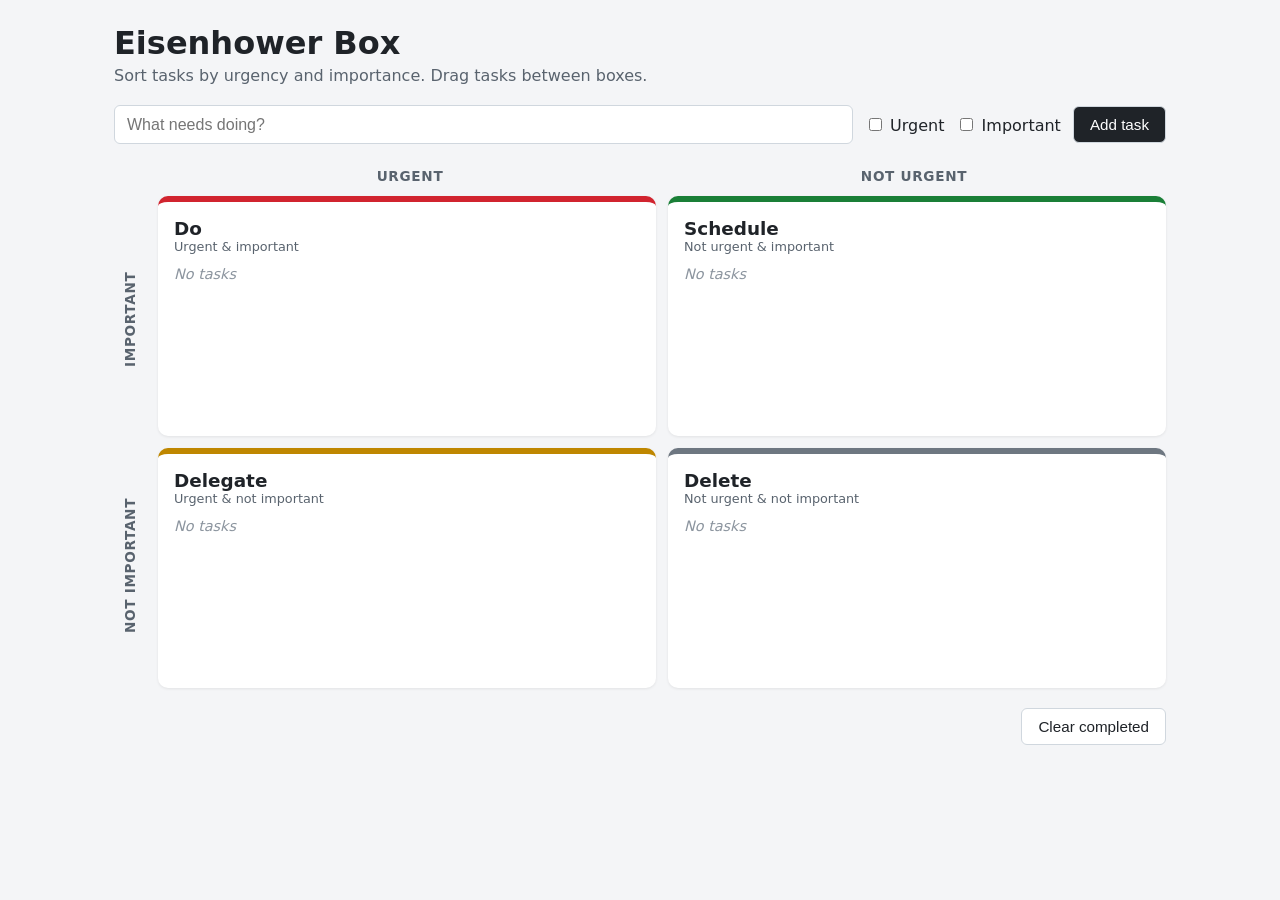
==== index.html @ ec0c3b1b "Add Eisenhower Box task prioritization app Static HTML/CSS/JS app with four quadrants (Do, Schedule," ====
<!DOCTYPE html>
<html lang="en">
<head>
  <meta charset="UTF-8" />
  <meta name="viewport" content="width=device-width, initial-scale=1.0" />
  <title>Eisenhower Box</title>
  <link rel="stylesheet" href="styles.css" />
</head>
<body>
  <header>
    <h1>Eisenhower Box</h1>
    <p class="subtitle">Sort tasks by urgency and importance. Drag tasks between boxes.</p>
  </header>

  <form id="task-form" autocomplete="off">
    <input id="task-input" type="text" placeholder="What needs doing?" required maxlength="200" />
    <label><input id="urgent-input" type="checkbox" /> Urgent</label>
    <label><input id="important-input" type="checkbox" /> Important</label>
    <button type="submit">Add task</button>
  </form>

  <main class="matrix">
    <div class="axis axis-top"><span>Urgent</span><span>Not urgent</span></div>
    <div class="axis axis-side"><span>Important</span><span>Not important</span></div>

    <section class="quadrant q1" data-quadrant="do">
      <h2>Do <small>Urgent &amp; important</small></h2>
      <ul class="task-list"></ul>
    </section>
    <section class="quadrant q2" data-quadrant="schedule">
      <h2>Schedule <small>Not urgent &amp; important</small></h2>
      <ul class="task-list"></ul>
    </section>
    <section class="quadrant q3" data-quadrant="delegate">
      <h2>Delegate <small>Urgent &amp; not important</small></h2>
      <ul class="task-list"></ul>
    </section>
    <section class="quadrant q4" data-quadrant="delete">
      <h2>Delete <small>Not urgent &amp; not important</small></h2>
      <ul class="task-list"></ul>
    </section>
  </main>

  <footer>
    <button id="clear-done" type="button">Clear completed</button>
  </footer>

  <script src="app.js"></script>
</body>
</html>
---- styles.css ----
* { box-sizing: border-box; }

body {
  margin: 0;
  padding: 1.5rem;
  font-family: system-ui, -apple-system, "Segoe UI", Roboto, sans-serif;
  background: #f4f5f7;
  color: #1f2328;
  max-width: 1100px;
  margin-inline: auto;
}

header h1 { margin: 0; }
.subtitle { margin: 0.25rem 0 1.25rem; color: #59636e; }

#task-form {
  display: flex;
  flex-wrap: wrap;
  gap: 0.75rem;
  align-items: center;
  margin-bottom: 1.5rem;
}
#task-input {
  flex: 1 1 260px;
  padding: 0.6rem 0.75rem;
  font-size: 1rem;
  border: 1px solid #d0d7de;
  border-radius: 6px;
}
button {
  padding: 0.55rem 1rem;
  font-size: 0.95rem;
  border: 1px solid #d0d7de;
  border-radius: 6px;
  background: #1f2328;
  color: #fff;
  cursor: pointer;
}
button:hover { opacity: 0.85; }

.matrix {
  display: grid;
  grid-template-columns: 2rem 1fr 1fr;
  grid-template-rows: auto 1fr 1fr;
  grid-template-areas:
    ".    top  top"
    "side q1   q2"
    "side q3   q4";
  gap: 0.75rem;
}
.axis { display: flex; font-weight: 600; color: #59636e; font-size: 0.85rem; text-transform: uppercase; letter-spacing: 0.05em; }
.axis span { flex: 1; text-align: center; }
.axis-top { grid-area: top; }
.axis-side { grid-area: side; flex-direction: column; }
.axis-side span { writing-mode: vertical-rl; transform: rotate(180deg); display: flex; align-items: center; justify-content: center; }

.quadrant {
  min-height: 240px;
  padding: 1rem;
  border-radius: 10px;
  background: #fff;
  border-top: 6px solid;
  box-shadow: 0 1px 3px rgba(0,0,0,0.08);
  transition: background 0.15s;
}
.quadrant.drag-over { background: #eef4ff; }
.q1 { grid-area: q1; border-color: #d1242f; }
.q2 { grid-area: q2; border-color: #1a7f37; }
.q3 { grid-area: q3; border-color: #bf8700; }
.q4 { grid-area: q4; border-color: #6e7781; }

.quadrant h2 { margin: 0 0 0.75rem; font-size: 1.15rem; }
.quadrant h2 small { display: block; font-weight: 400; font-size: 0.8rem; color: #59636e; }

.task-list { list-style: none; margin: 0; padding: 0; display: flex; flex-direction: column; gap: 0.4rem; }
.task {
  display: flex;
  align-items: center;
  gap: 0.5rem;
  padding: 0.5rem 0.6rem;
  background: #f6f8fa;
  border: 1px solid #e5e8eb;
  border-radius: 6px;
  cursor: grab;
}
.task.dragging { opacity: 0.4; }
.task .text { flex: 1; word-break: break-word; }
.task.done .text { text-decoration: line-through; color: #8c959f; }
.task .delete {
  background: none;
  color: #8c959f;
  border: none;
  padding: 0 0.25rem;
  font-size: 1.1rem;
  line-height: 1;
}
.task .delete:hover { color: #d1242f; }
.empty { color: #8c959f; font-style: italic; font-size: 0.9rem; }

footer { margin-top: 1.25rem; text-align: right; }
#clear-done { background: #fff; color: #1f2328; }

@media (max-width: 640px) {
  .matrix {
    grid-template-columns: 1fr;
    grid-template-areas: "q1" "q2" "q3" "q4";
  }
  .axis { display: none; }
}
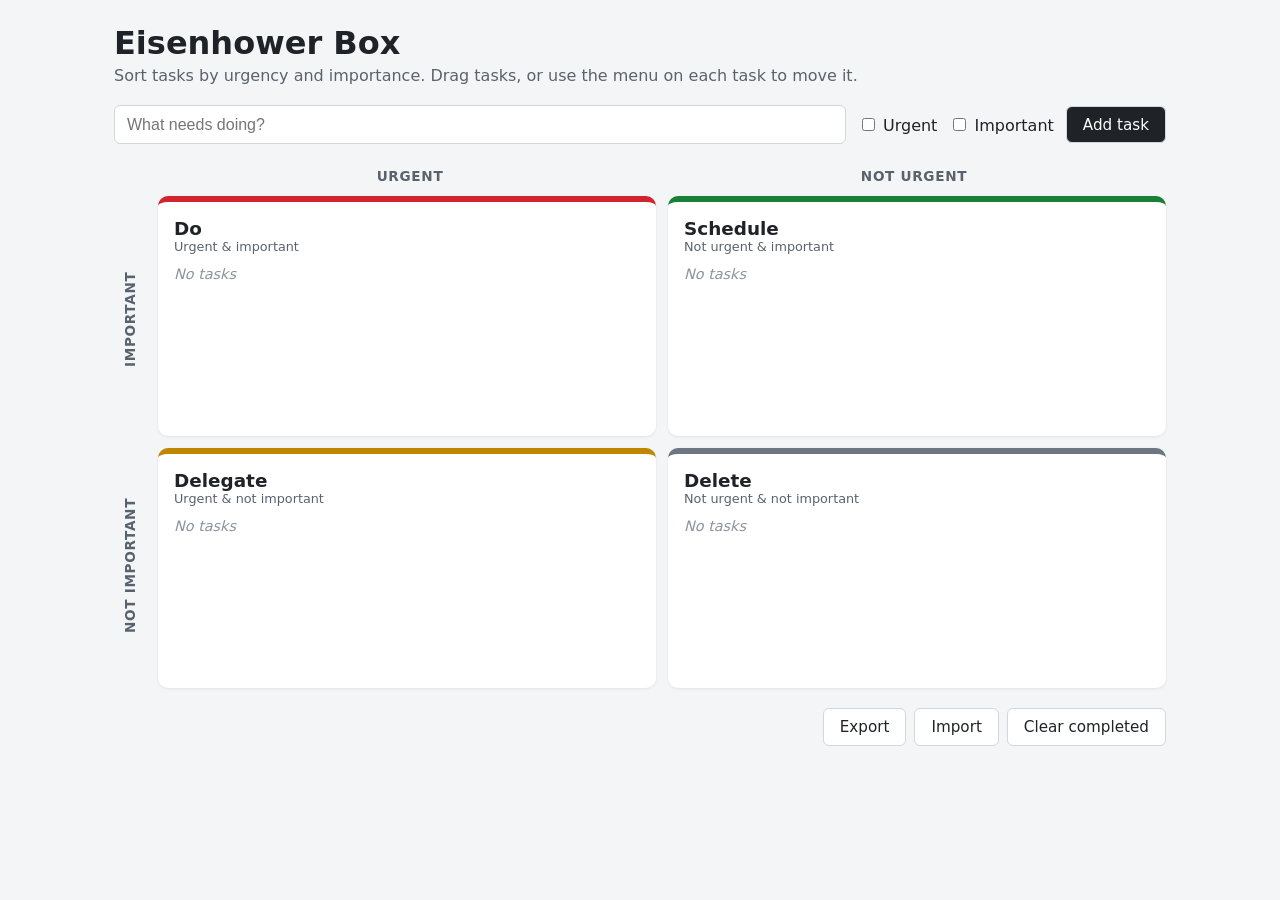
==== commit 81a4920b: "Turn Eisenhower Box into an installable offline app (PWA) Add web app manifest, icons, and a service" ====
--- a/index.html
+++ b/index.html
@@ -2,14 +2,26 @@
 <html lang="en">
 <head>
   <meta charset="UTF-8" />
-  <meta name="viewport" content="width=device-width, initial-scale=1.0" />
+  <meta name="viewport" content="width=device-width, initial-scale=1.0, viewport-fit=cover" />
+  <meta name="description" content="Prioritize tasks by urgency and importance." />
+  <meta name="theme-color" content="#1f2328" />
+  <meta name="apple-mobile-web-app-capable" content="yes" />
+  <meta name="mobile-web-app-capable" content="yes" />
+  <meta name="apple-mobile-web-app-status-bar-style" content="default" />
+  <meta name="apple-mobile-web-app-title" content="Eisenhower" />
   <title>Eisenhower Box</title>
+  <link rel="manifest" href="manifest.webmanifest" />
+  <link rel="icon" href="icons/icon.svg" type="image/svg+xml" />
+  <link rel="apple-touch-icon" href="icons/icon-180.png" />
   <link rel="stylesheet" href="styles.css" />
 </head>
 <body>
   <header>
-    <h1>Eisenhower Box</h1>
-    <p class="subtitle">Sort tasks by urgency and importance. Drag tasks between boxes.</p>
+    <div>
+      <h1>Eisenhower Box</h1>
+      <p class="subtitle">Sort tasks by urgency and importance. Drag tasks, or use the menu on each task to move it.</p>
+    </div>
+    <button id="install-btn" type="button" hidden>Install app</button>
   </header>
 
   <form id="task-form" autocomplete="off">
@@ -42,7 +54,10 @@
   </main>
 
   <footer>
-    <button id="clear-done" type="button">Clear completed</button>
+    <button id="export-btn" type="button" class="secondary">Export</button>
+    <label class="button secondary" for="import-file">Import</label>
+    <input id="import-file" type="file" accept="application/json,.json" hidden />
+    <button id="clear-done" type="button" class="secondary">Clear completed</button>
   </footer>
 
   <script src="app.js"></script>
--- a/styles.css
+++ b/styles.css
@@ -1,8 +1,10 @@
 * { box-sizing: border-box; }
+[hidden] { display: none !important; }
 
 body {
   margin: 0;
-  padding: 1.5rem;
+  padding: max(1.5rem, env(safe-area-inset-top)) max(1.5rem, env(safe-area-inset-right))
+    max(1.5rem, env(safe-area-inset-bottom)) max(1.5rem, env(safe-area-inset-left));
   font-family: system-ui, -apple-system, "Segoe UI", Roboto, sans-serif;
   background: #f4f5f7;
   color: #1f2328;
@@ -10,7 +12,9 @@
   margin-inline: auto;
 }
 
+header { display: flex; justify-content: space-between; align-items: flex-start; gap: 1rem; }
 header h1 { margin: 0; }
+#install-btn { flex-shrink: 0; background: #1a7f37; border-color: #1a7f37; }
 .subtitle { margin: 0.25rem 0 1.25rem; color: #59636e; }
 
 #task-form {
@@ -27,7 +31,9 @@
   border: 1px solid #d0d7de;
   border-radius: 6px;
 }
-button {
+button, .button {
+  display: inline-block;
+  font-family: inherit;
   padding: 0.55rem 1rem;
   font-size: 0.95rem;
   border: 1px solid #d0d7de;
@@ -36,7 +42,8 @@
   color: #fff;
   cursor: pointer;
 }
-button:hover { opacity: 0.85; }
+button:hover, .button:hover { opacity: 0.85; }
+.secondary { background: #fff; color: #1f2328; }
 
 .matrix {
   display: grid;
@@ -95,10 +102,19 @@
   line-height: 1;
 }
 .task .delete:hover { color: #d1242f; }
+.task .move {
+  font: inherit;
+  font-size: 0.8rem;
+  padding: 0.15rem 0.25rem;
+  border: 1px solid #d0d7de;
+  border-radius: 4px;
+  background: #fff;
+  color: #59636e;
+  max-width: 6.5rem;
+}
 .empty { color: #8c959f; font-style: italic; font-size: 0.9rem; }
 
-footer { margin-top: 1.25rem; text-align: right; }
-#clear-done { background: #fff; color: #1f2328; }
+footer { margin-top: 1.25rem; display: flex; justify-content: flex-end; gap: 0.5rem; flex-wrap: wrap; }
 
 @media (max-width: 640px) {
   .matrix {
@@ -106,4 +122,6 @@
     grid-template-areas: "q1" "q2" "q3" "q4";
   }
   .axis { display: none; }
+  .quadrant { min-height: 140px; }
+  header { flex-direction: column; }
 }
